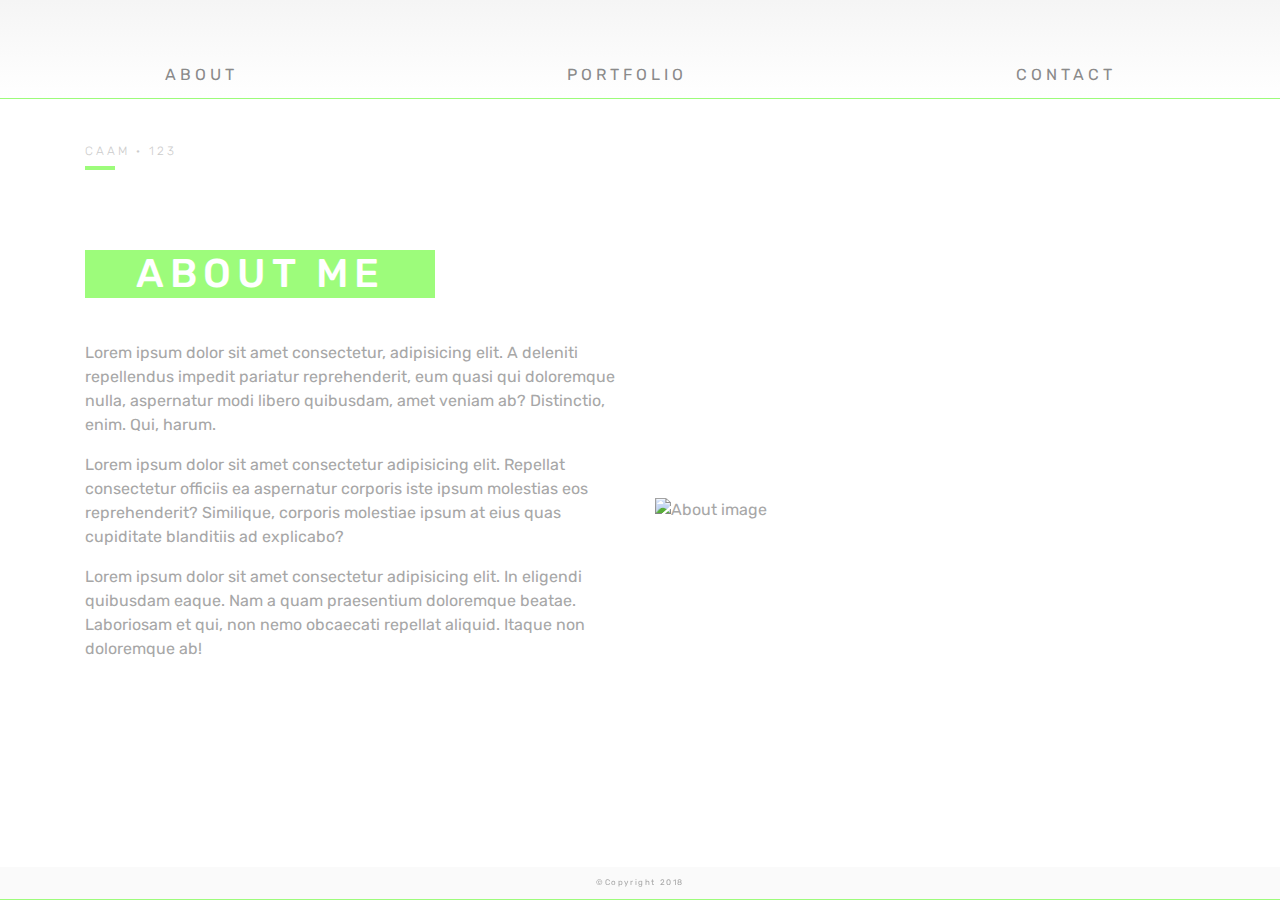
==== index.html @ 291723cf "Falta resolver footer y nav para index apenas" ====
<!DOCTYPE html>
<html lang="en">
<head>
    <meta charset="UTF-8">
    <meta name="viewport" content="width=device-width, initial-scale=1.0">
    <meta http-equiv="X-UA-Compatible" content="ie=edge">
    <title>Carlos Portfolio</title>
    <link href="https://fonts.googleapis.com/css?family=Rubik:400,500,900" rel="stylesheet">
    <link rel="stylesheet" href="assets/css/normalize.css">
    <link rel="stylesheet" href="https://stackpath.bootstrapcdn.com/bootstrap/4.3.1/css/bootstrap.min.css" integrity="sha384-ggOyR0iXCbMQv3Xipma34MD+dH/1fQ784/j6cY/iJTQUOhcWr7x9JvoRxT2MZw1T" crossorigin="anonymous">
    <link rel="stylesheet" href="assets/css/main.css">
</head>
<body>
<nav class="sticky-top">
    <ul class="nav justify-content-center">
            <li class="nav-item">
                <a href="#">ABOUT</a>
            </li>
            <li class="nav-item">
                <a class href="#">PORTFOLIO</a>
            </li>
            <li class="nav-item">
                <a  href="#">CONTACT</a>
            </li>
        </ul>
</nav>

    <main class="container">
        <!--First Row-->
        <div class="row align-middle">
            <div class="col-md-12 col-sm-12 align-self-center name-me">
                <h6>CAAM · 123</h6>
                <div class="line"></div>
            </div>
            <div class="col-md-4 col-sm-12 align-self-center name-me">
                <div class="rect-h1">
                   <h1 class="main-title">ABOUT ME</h1>
                </div>
            </div>

        </div>
        <!-- cierra First.1 row para titulo solamente-->

        
        <!--second Row-->
        <div class="row align-middle">
            <div class="col-md-6 col-sm-12">
               
                <p>Lorem ipsum dolor sit amet consectetur, adipisicing elit. A deleniti repellendus impedit pariatur reprehenderit, eum quasi qui doloremque nulla, aspernatur modi libero quibusdam, amet veniam ab? Distinctio, enim. Qui, harum.</p>
                <p>Lorem ipsum dolor sit amet consectetur adipisicing elit. Repellat consectetur officiis ea aspernatur corporis iste ipsum molestias eos reprehenderit? Similique, corporis molestiae ipsum at eius quas cupiditate blanditiis ad explicabo?</p>
                <p>Lorem ipsum dolor sit amet consectetur adipisicing elit. In eligendi quibusdam eaque. Nam a quam praesentium doloremque beatae. Laboriosam et qui, non nemo obcaecati repellat aliquid. Itaque non doloremque ab!</p>
            </div>
            <div class="class col-md-6 col-sm-12 align-self-center">
                <img class="responsive"src="assets/img/img-about-2.png" alt="About image">
            </div>
        </div>
        <!--Cierra second Row-->
    </main>
    <footer class="">
        <span #footer-text>&copy;</span> Copyright 2018 
    </footer>
</body>
</html>
---- assets/css/main.css ----
:root{
    --verde:#9dfc7b;
    --texto-gris:#a7a7a7;
}

/* Verde anterior de repuesto #bdffa4 */


body{
    font-family: 'Rubik', sans-serif;
    color:#a7a7a7;
    min-height: 95vh;
}


/** Style NavBar **/

nav{
    padding:50px 0 0 0;
    top:0;
    /*background-color:rgb(255, 255, 255, .8);*/
    background: linear-gradient(to bottom, rgba(245,245,245,1) 0%, rgba(255,255,255,1) 100%);
    border-bottom: 1px solid var(--verde);
}

li.nav-item{
    margin:0;
    padding:0;
    flex: 1 1 auto;
    text-align:center;
    position:relative;
    bottom:-1px;
}


ul li a{
    color:#8a8a8a;
    text-decoration: none;
    padding:0px 10px;
    letter-spacing: 4px;
    padding-bottom: 12px;
    line-height: 3;
}


ul li a:hover{
    border-bottom: 4px solid var(--verde);
    text-decoration: none;
    color:#222;
    font-weight:500;
}

ul li a:active{
    border-bottom: 4px solid var(--verde);
    text-decoration: none;
    color:#222;
    font-weight:500;
}


/** Style mi nombre **/

.name-me{
    margin:45px 0px 35px 0;
}


h6{
    font-weight: 100;
    color:#ccc;
    text-transform: uppercase;
    font-size: .75em;
    letter-spacing: 3px;
}

.line{
    height: 0px;
    width:30px;
    border: 2px solid var(--verde);
    display:block;
}


/** Style main section **/

.rect-h1{
    background-color:var(--verde);
    text-align: center;
    padding:0px;
    margin: 0px;

}

h1.main-title{
    font-weight: 500;
    color:white;
    letter-spacing:6px;
}


/*Style images*/ 

.responsive{
    height: 100%;
    width: 100%;
}





/** Footer Section **/

footer{
    display: -ms-flexbox;
    display: flex;
    -ms-flex-align: center;
    align-items: center;
    -ms-flex-pack: end;
    justify-content:center;

    text-align: center;
    font-size: .5em;
    letter-spacing: .2em;
    background-color:rgba(240,240,240,0.3);
    border-bottom:.5px solid var(--verde);
    border-top:none;
    width:100%;
    position:fixed;
    bottom:0;
    padding:10px;
}
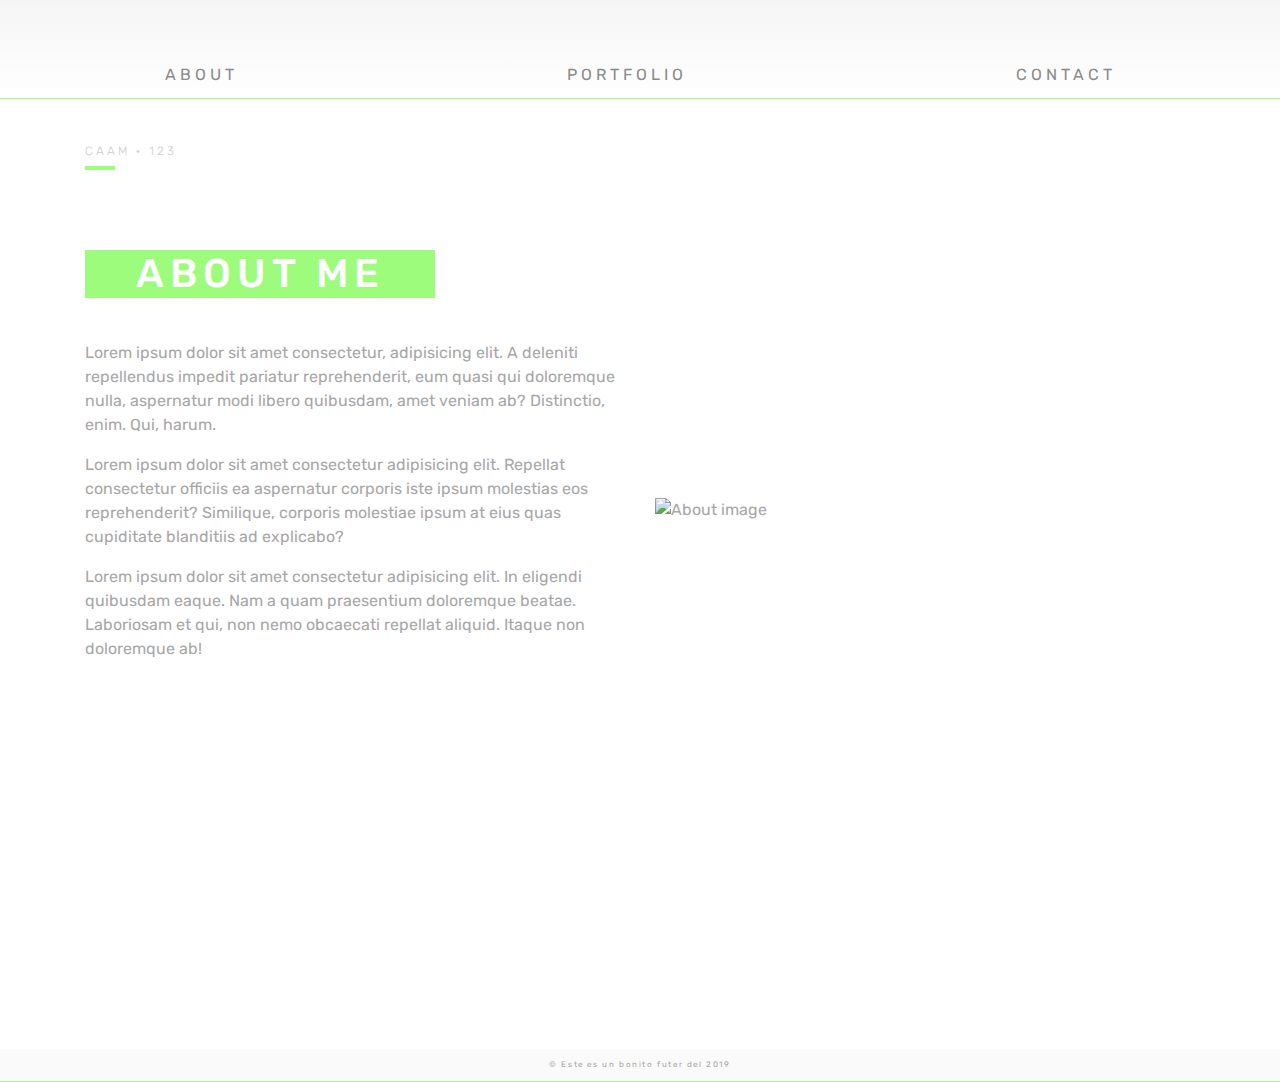
==== commit b92aa0cc: "1.Se ajusto nav, footer e imagen about, 2.Se realizo seccion de portfolio" ====
--- a/index.html
+++ b/index.html
@@ -11,16 +11,17 @@
     <link rel="stylesheet" href="assets/css/main.css">
 </head>
 <body>
+    
 <nav class="sticky-top">
     <ul class="nav justify-content-center">
             <li class="nav-item">
-                <a href="#">ABOUT</a>
+                <a href="index.html">ABOUT</a>
             </li>
             <li class="nav-item">
-                <a class href="#">PORTFOLIO</a>
+                <a class href="portfolio.html">PORTFOLIO</a>
             </li>
             <li class="nav-item">
-                <a  href="#">CONTACT</a>
+                <a  href="contact.html">CONTACT</a>
             </li>
         </ul>
 </nav>
@@ -51,13 +52,13 @@
                 <p>Lorem ipsum dolor sit amet consectetur adipisicing elit. In eligendi quibusdam eaque. Nam a quam praesentium doloremque beatae. Laboriosam et qui, non nemo obcaecati repellat aliquid. Itaque non doloremque ab!</p>
             </div>
             <div class="class col-md-6 col-sm-12 align-self-center">
-                <img class="responsive"src="assets/img/img-about-2.png" alt="About image">
+                <img class="responsive"src="assets/img/img-about-3.png" alt="About image">
             </div>
         </div>
         <!--Cierra second Row-->
     </main>
-    <footer class="">
-        <span #footer-text>&copy;</span> Copyright 2018 
-    </footer>
+    <footer>
+            <span #footer-text>&copy;</span> Este es un bonito futer del 2019
+        </footer>
 </body>
 </html>--- a/assets/css/main.css
+++ b/assets/css/main.css
@@ -12,6 +12,9 @@
     min-height: 95vh;
 }
 
+.container{
+    min-height: 100vh;
+}
 
 /** Style NavBar **/
 
@@ -36,9 +39,8 @@
 ul li a{
     color:#8a8a8a;
     text-decoration: none;
-    padding:0px 10px;
+    padding:0px 15px 12px 15px;
     letter-spacing: 4px;
-    padding-bottom: 12px;
     line-height: 3;
 }
 
@@ -56,6 +58,11 @@
     color:#222;
     font-weight:500;
 }
+
+
+
+
+
 
 
 /** Style mi nombre **/
@@ -101,9 +108,41 @@
 /*Style images*/ 
 
 .responsive{
-    height: 100%;
+    height:100%;
     width: 100%;
+    margin:0 auto;
 }
+
+
+/*Portfolio images row*/
+.container-img-portfolio{
+    margin:10px 0;
+}
+
+.img-portfolio{
+    width:100%;
+}
+
+.caption-img{
+    display:block;
+    position:relative;
+    bottom:0;
+    background-color: var(--verde);
+    text-align:center;
+    color:black;
+    opacity: .8;
+
+}
+
+
+
+
+
+
+
+
+
+
 
 
 
@@ -112,12 +151,7 @@
 /** Footer Section **/
 
 footer{
-    display: -ms-flexbox;
-    display: flex;
-    -ms-flex-align: center;
-    align-items: center;
-    -ms-flex-pack: end;
-    justify-content:center;
+
 
     text-align: center;
     font-size: .5em;
@@ -126,8 +160,29 @@
     border-bottom:.5px solid var(--verde);
     border-top:none;
     width:100%;
-    position:fixed;
+    position:relative;
     bottom:0;
     padding:10px;
+    margin-top:50px;
 }
 
+
+
+@media screen and (max-width:768px){
+    li.nav-item{
+        width:100%;
+        border-bottom: 1px solid var(--verde);
+        padding:10px;
+    }
+    nav{
+        padding:0;
+        margin:0;
+        position:static!important;
+        background: linear-gradient(to bottom, rgba(245,245,245,.6) 0%, rgba(255,255,255,1) 100%);
+    }
+    ul li a{
+        padding:20;
+        line-height:1.3;
+    }
+}
+
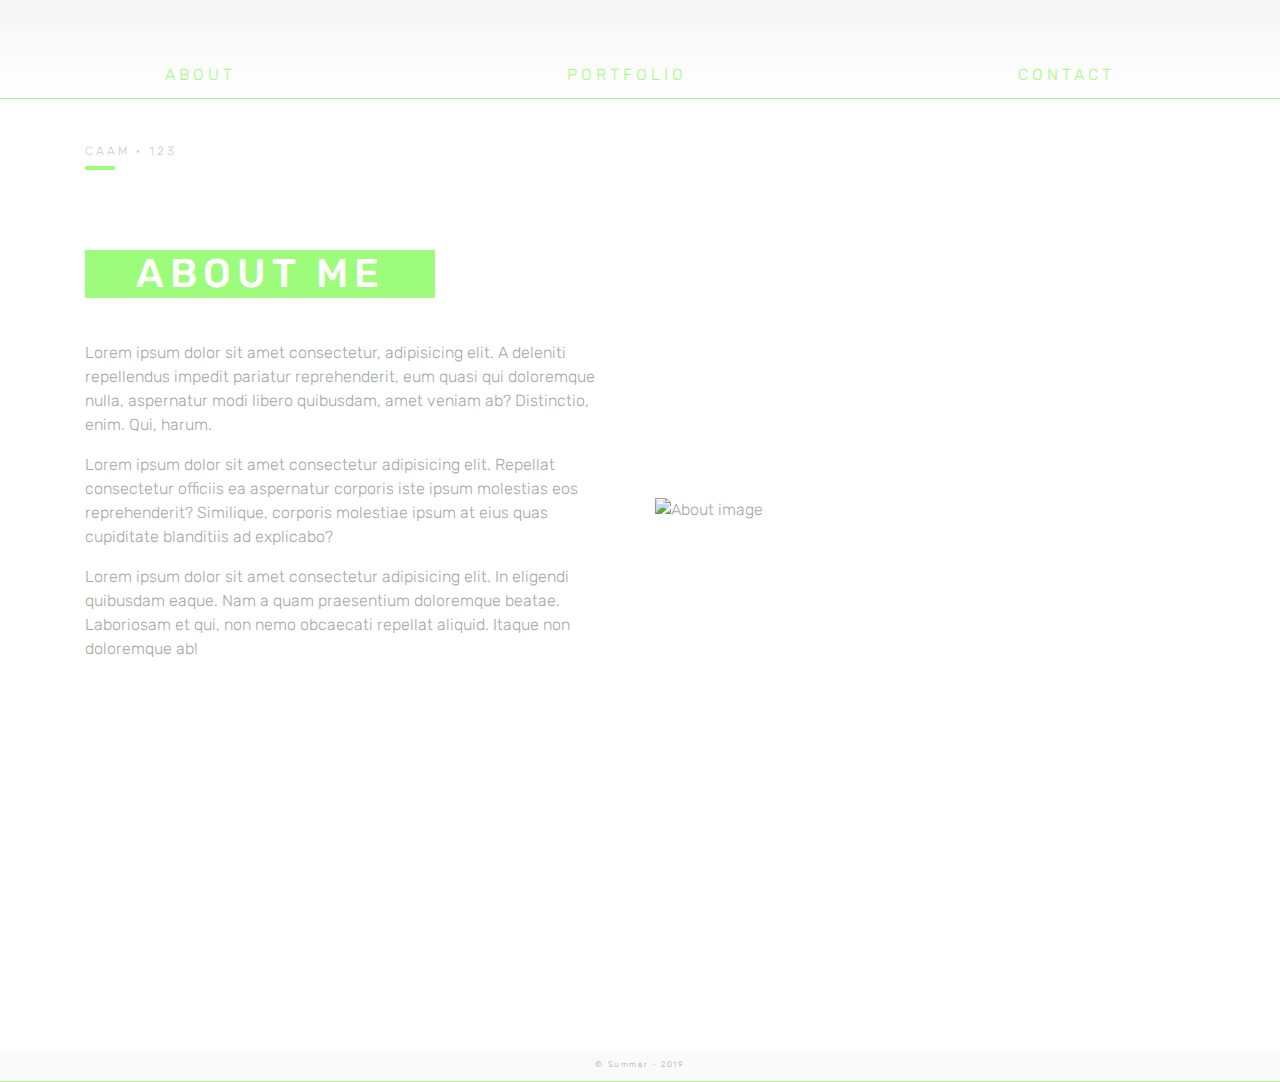
==== commit 459d0827: "fixed again footer" ====
--- a/index.html
+++ b/index.html
@@ -12,7 +12,7 @@
 </head>
 <body>
     
-<nav class="sticky-top">
+<nav class="sticky-top main-nav">
     <ul class="nav justify-content-center">
             <li class="nav-item">
                 <a href="index.html">ABOUT</a>
@@ -58,7 +58,7 @@
         <!--Cierra second Row-->
     </main>
     <footer>
-            <span #footer-text>&copy;</span> Este es un bonito futer del 2019
-        </footer>
+        <span #footer-text>&copy;</span> Summer - 2019
+    </footer>
 </body>
 </html>--- a/assets/css/main.css
+++ b/assets/css/main.css
@@ -10,6 +10,7 @@
     font-family: 'Rubik', sans-serif;
     color:#a7a7a7;
     min-height: 95vh;
+    font-weight: 300!important;
 }
 
 .container{
@@ -17,14 +18,49 @@
 }
 
 /** Style NavBar **/
-
-nav{
+.main-nav{
     padding:50px 0 0 0;
     top:0;
     /*background-color:rgb(255, 255, 255, .8);*/
     background: linear-gradient(to bottom, rgba(245,245,245,1) 0%, rgba(255,255,255,1) 100%);
     border-bottom: 1px solid var(--verde);
 }
+
+/******************/
+
+#back-portfolio{
+    height: 2.5em;
+    border-bottom: 1px solid gray;
+    margin-bottom: 2em;
+    padding: 0;
+}
+
+a:link,
+a:hover{
+    text-decoration: none;
+    color:var(--verde);
+}
+#back{
+    color:black;
+    margin: 0.6em 0.5em 0.5em 0.5em;
+    padding: 0.1em 0 1.5em 0;
+    border:1px solid black;
+    width:1.5em;
+    height: 1.5em;
+    text-align: center;
+    text-decoration: none;
+
+}
+
+#back:hover{
+    border: 1px solid black;
+}
+a{
+    color:black;
+}
+
+/******************/
+
 
 li.nav-item{
     margin:0;
@@ -59,7 +95,9 @@
     font-weight:500;
 }
 
-
+.common-link{
+    color:var(--verde);
+}
 
 
 
@@ -105,7 +143,7 @@
 }
 
 
-/*Style images*/ 
+/*************************Style images****************************/ 
 
 .responsive{
     height:100%;
@@ -116,36 +154,128 @@
 
 /*Portfolio images row*/
 .container-img-portfolio{
-    margin:10px 0;
+    margin:3px 0;
 }
 
 .img-portfolio{
+    object-fit: contain;
     width:100%;
 }
 
+/*    background: linear-gradient(to bottom, rgba(245,245,245,1) 0%, rgba(255,255,255,1) 100%)*/
+
 .caption-img{
-    display:block;
     position:relative;
-    bottom:0;
-    background-color: var(--verde);
+    height:30px;
+    padding:3px;
+    width: 100%;
+    bottom:30px;
+    background-color:var(--verde);
     text-align:center;
-    color:black;
-    opacity: .8;
-
-}
-
-
-
-
-
-
-
-
-
-
-
-
-
+    color:rgb(120, 120, 120);
+    opacity: 1;
+    display:block;
+    visibility: hidden;
+    opacity:0;
+    text-transform: uppercase;
+    letter-spacing: 0.25em;
+    
+
+}
+
+.container-img-portfolio:hover .caption-img {
+    display:block;
+    visibility: visible;
+    opacity:1;
+    filter: alpha(opacity=80);
+    transition: ease .6s ;
+    bottom:4em;
+    
+
+}
+
+.container-img-portfolio:hover .img-portfolio{
+    opacity: .5;
+    filter: alpha(opacity=70); 
+    transition:ease .6s;
+}
+
+/*************************Style images****************************/ 
+
+
+/*************************FORMULARIO DE CONTACTO****************************/ 
+
+form{
+    margin:0;
+    padding:0;
+    width:100%;
+}
+input{
+    width:100%;
+    display:block;
+    margin-bottom:0 0 10px 0;
+    padding: 4px 10px;
+    box-sizing: border-box;
+    border: 1px solid var(--verde);
+    border-radius: 4px;
+    background-color: #f8f8f8;
+}
+label{
+    width: 100%;
+    display:block;
+    margin:0 auto;
+}
+
+textarea {
+    width: 100%;
+    padding: 12px 20px;
+    box-sizing: border-box;
+    border: 1px solid var(--verde);
+    border-radius: 4px;
+    background-color: #f8f8f8;
+    resize: none;
+  }
+
+ .botoncito{
+     width:20%;
+      background-color:var(--verde);
+      border:1px solid #d7d7d7;
+      color: #838383;
+      border-radius: 4px;
+  }
+
+  .botoncito:hover{
+    width:20%;
+     background-color:black;
+     border:3px solid #00ff00;
+     color:var(--verde);
+     border-radius: 4px;
+ }
+
+ .logosContact img{
+     height:4em;
+     display:block;
+     float:left;
+     clear: both;
+     margin-right: 0.5rem;
+ }
+
+ .linksContact{
+     display:block;
+     clear: both;
+ }
+
+progress{
+    margin: 3em 0 0 1em;
+    display:block;
+    color: var(--verde);
+}
+
+
+#working{
+    margin-left: 1em;
+}
+/*************************FORMULARIO DE CONTACTO****************************/ 
 
 
 /** Footer Section **/
@@ -166,6 +296,44 @@
     margin-top:50px;
 }
 
+/*** PROJECT 1 ***/
+
+.listTitle{
+    font-family: "Rubik", Sans-serif;
+    font-weight: 500;
+    margin-top:2em;
+}
+
+.listTitle:before{
+    content:"|";
+    color:var(--verde);
+    font-weight: bold;
+    margin-right: 5px;
+}
+
+#launchProject{
+    border:2px solid var(--verde);
+    background-color:white;
+    padding:0.75em;
+    font-weight: 500;
+    border-radius: 5px;
+    margin: 2em 0;
+}
+
+#launchProject:hover{
+    background-color:var(--verde);
+}
+
+#launchProject  a{
+    color:var(--texto-gris);
+}
+
+#launchProject a:hover{
+    color:gray;
+    transition: ease-in 0.2s;
+}
+
+/*Media Queries*/
 
 
 @media screen and (max-width:768px){
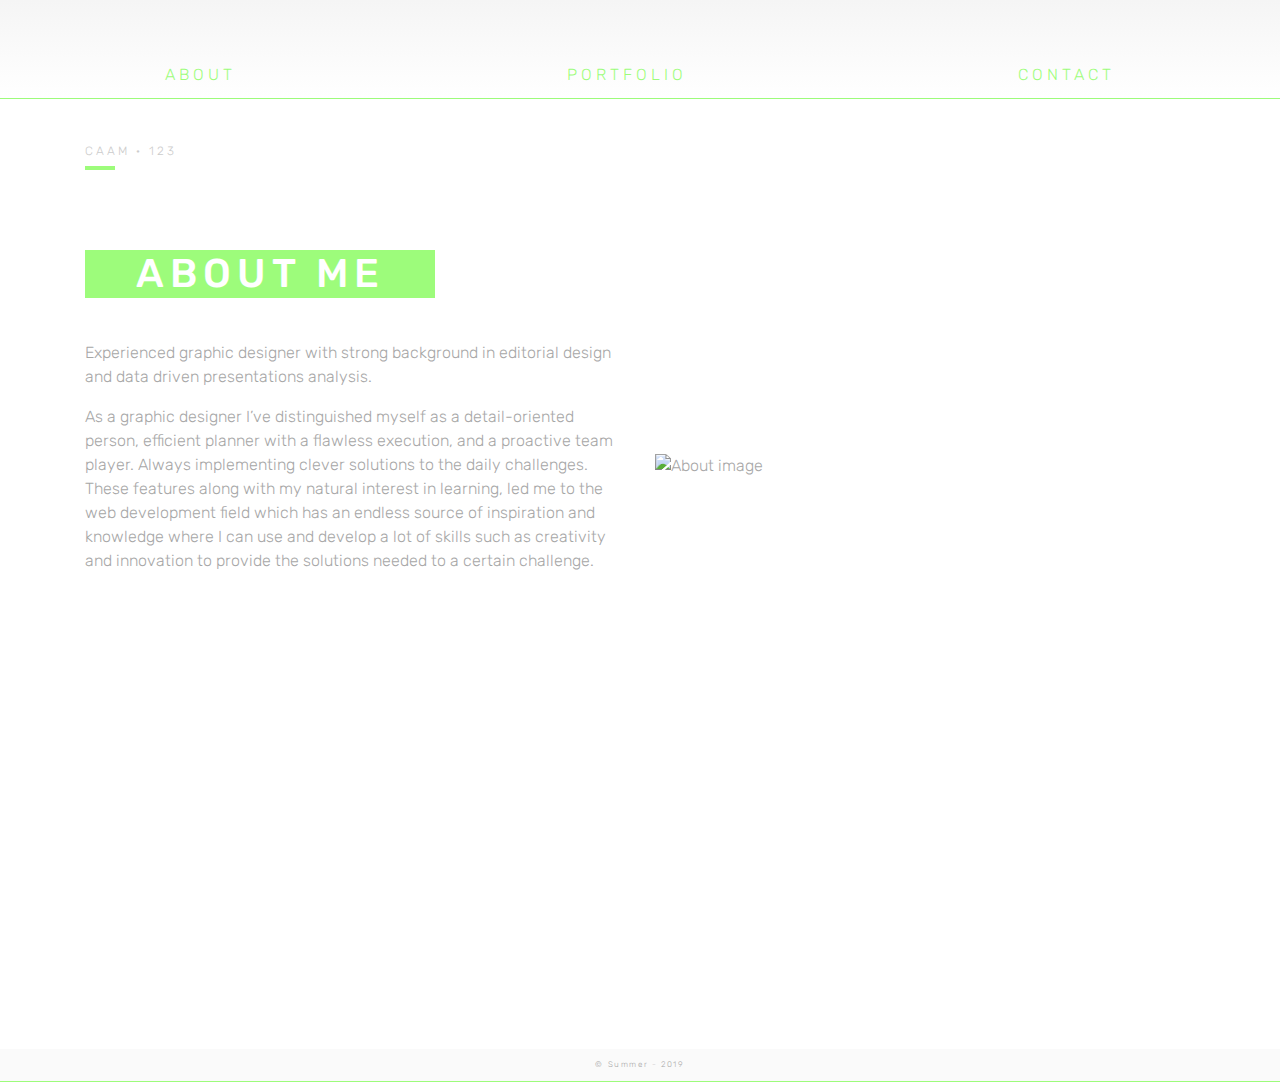
==== commit e977e0f7: "bio added" ====
--- a/index.html
+++ b/index.html
@@ -1,19 +1,20 @@
 <!DOCTYPE html>
 <html lang="en">
-<head>
-    <meta charset="UTF-8">
-    <meta name="viewport" content="width=device-width, initial-scale=1.0">
-    <meta http-equiv="X-UA-Compatible" content="ie=edge">
-    <title>Carlos Portfolio</title>
-    <link href="https://fonts.googleapis.com/css?family=Rubik:400,500,900" rel="stylesheet">
-    <link rel="stylesheet" href="assets/css/normalize.css">
-    <link rel="stylesheet" href="https://stackpath.bootstrapcdn.com/bootstrap/4.3.1/css/bootstrap.min.css" integrity="sha384-ggOyR0iXCbMQv3Xipma34MD+dH/1fQ784/j6cY/iJTQUOhcWr7x9JvoRxT2MZw1T" crossorigin="anonymous">
-    <link rel="stylesheet" href="assets/css/main.css">
-</head>
+    <head>
+        <meta charset="UTF-8">
+        <meta name="viewport" content="width=device-width, initial-scale=1.0">
+        <meta http-equiv="X-UA-Compatible" content="ie=edge">
+        <title>Carlos Portfolio</title>
+        <link href="https://fonts.googleapis.com/css?family=Rubik:300,400,500,900" rel="stylesheet">
+        <link rel="stylesheet" href="assets/css/normalize.css">
+        <link rel="stylesheet" href="https://stackpath.bootstrapcdn.com/bootstrap/4.3.1/css/bootstrap.min.css" integrity="sha384-ggOyR0iXCbMQv3Xipma34MD+dH/1fQ784/j6cY/iJTQUOhcWr7x9JvoRxT2MZw1T"
+            crossorigin="anonymous">
+        <link rel="stylesheet" href="assets/css/main.css">
+    </head>
 <body>
     
-<nav class="sticky-top main-nav">
-    <ul class="nav justify-content-center">
+    <nav class="sticky-top main-nav">
+        <ul class="nav justify-content-center">
             <li class="nav-item">
                 <a href="index.html">ABOUT</a>
             </li>
@@ -21,10 +22,10 @@
                 <a class href="portfolio.html">PORTFOLIO</a>
             </li>
             <li class="nav-item">
-                <a  href="contact.html">CONTACT</a>
+                <a href="contact.html">CONTACT</a>
             </li>
         </ul>
-</nav>
+    </nav>
 
     <main class="container">
         <!--First Row-->
@@ -47,9 +48,10 @@
         <div class="row align-middle">
             <div class="col-md-6 col-sm-12">
                
-                <p>Lorem ipsum dolor sit amet consectetur, adipisicing elit. A deleniti repellendus impedit pariatur reprehenderit, eum quasi qui doloremque nulla, aspernatur modi libero quibusdam, amet veniam ab? Distinctio, enim. Qui, harum.</p>
-                <p>Lorem ipsum dolor sit amet consectetur adipisicing elit. Repellat consectetur officiis ea aspernatur corporis iste ipsum molestias eos reprehenderit? Similique, corporis molestiae ipsum at eius quas cupiditate blanditiis ad explicabo?</p>
-                <p>Lorem ipsum dolor sit amet consectetur adipisicing elit. In eligendi quibusdam eaque. Nam a quam praesentium doloremque beatae. Laboriosam et qui, non nemo obcaecati repellat aliquid. Itaque non doloremque ab!</p>
+                <p>Experienced graphic designer with strong background in editorial design and data driven presentations analysis.</p>
+                <p>
+                    As a graphic designer I’ve distinguished myself as a detail-oriented person, efficient planner with a flawless execution, and a proactive team player. Always implementing clever solutions to the daily challenges. These features along with my natural interest in learning, led me to the web development field which has an endless source of inspiration and knowledge where I can use  and develop a lot of skills such as creativity and innovation to provide the solutions needed to a certain challenge. 
+                </p>
             </div>
             <div class="class col-md-6 col-sm-12 align-self-center">
                 <img class="responsive"src="assets/img/img-about-3.png" alt="About image">
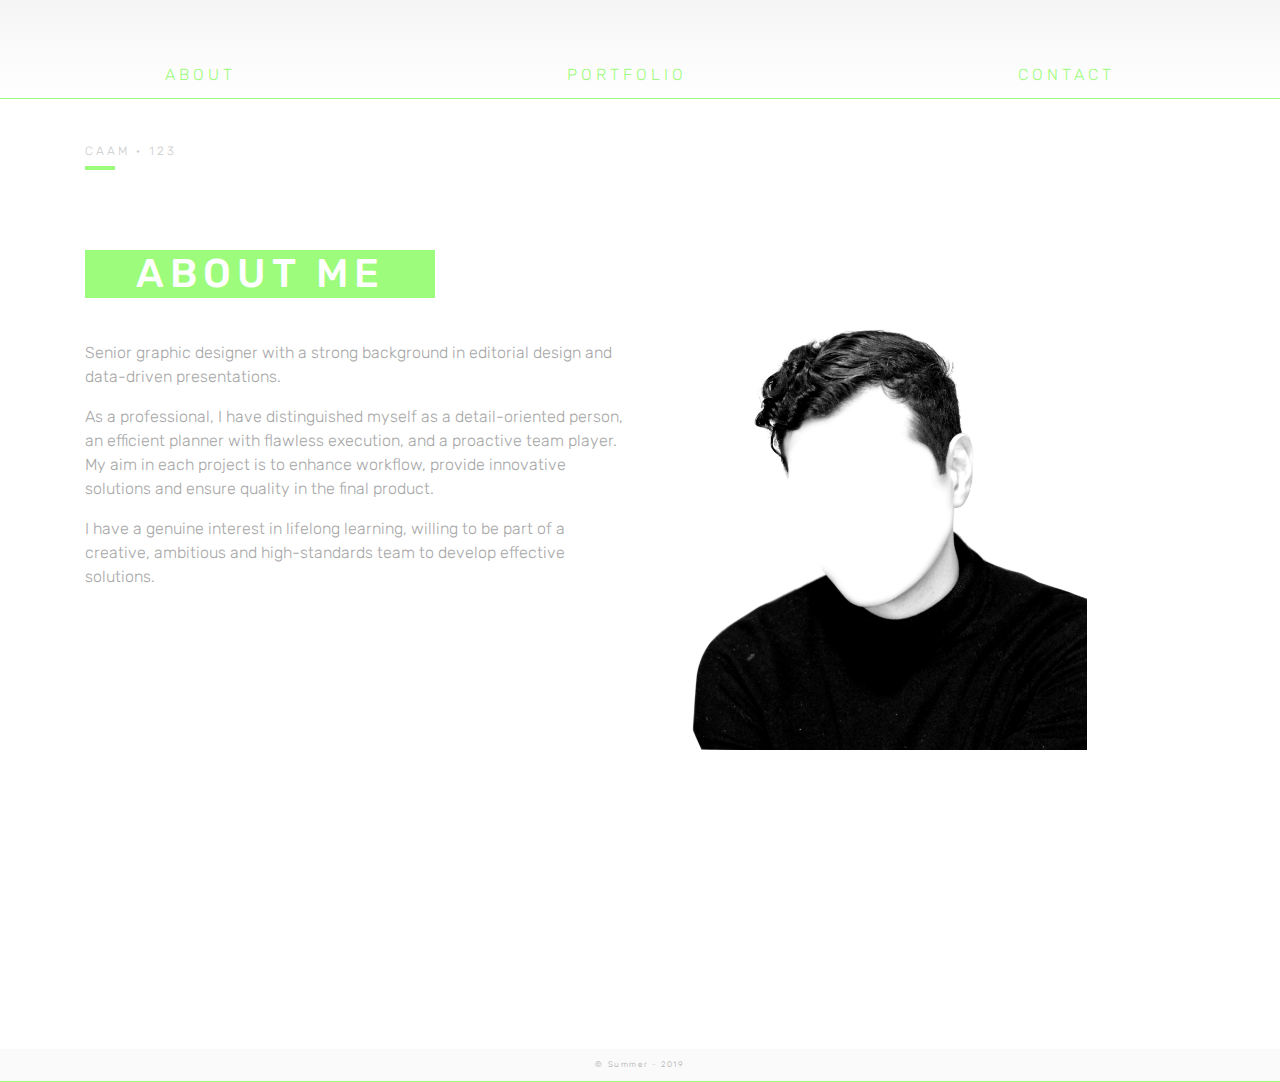
==== commit d32497d1: "add photo changed text" ====
--- a/index.html
+++ b/index.html
@@ -48,13 +48,16 @@
         <div class="row align-middle">
             <div class="col-md-6 col-sm-12">
                
-                <p>Experienced graphic designer with strong background in editorial design and data driven presentations analysis.</p>
+                <p> Senior graphic designer with a strong background in editorial design and data-driven presentations.</p>
                 <p>
-                    As a graphic designer I’ve distinguished myself as a detail-oriented person, efficient planner with a flawless execution, and a proactive team player. Always implementing clever solutions to the daily challenges. These features along with my natural interest in learning, led me to the web development field which has an endless source of inspiration and knowledge where I can use  and develop a lot of skills such as creativity and innovation to provide the solutions needed to a certain challenge. 
+                As a professional, I have distinguished myself as a detail-oriented person, an efficient planner with flawless execution, and a proactive team player. My aim in each project is to enhance workflow, provide innovative solutions and ensure quality in the final product.
+                </p>
+                <p>
+                I have a genuine interest in lifelong learning, willing to be part of a creative, ambitious and high-standards team to develop effective solutions.
                 </p>
             </div>
-            <div class="class col-md-6 col-sm-12 align-self-center">
-                <img class="responsive"src="assets/img/img-about-3.png" alt="About image">
+            <div class="class col-md-6 col-sm-12 align-self-top">
+                <img id="me-img" class="responsive"src="assets/img/Me-Portfolio.jpg" alt="About image">
             </div>
         </div>
         <!--Cierra second Row-->
--- a/assets/css/main.css
+++ b/assets/css/main.css
@@ -142,6 +142,12 @@
     letter-spacing:6px;
 }
 
+#me-img{
+    width:80%;
+    height: auto;
+    position:relative;
+    bottom:1em;
+}
 
 /*************************Style images****************************/ 
 
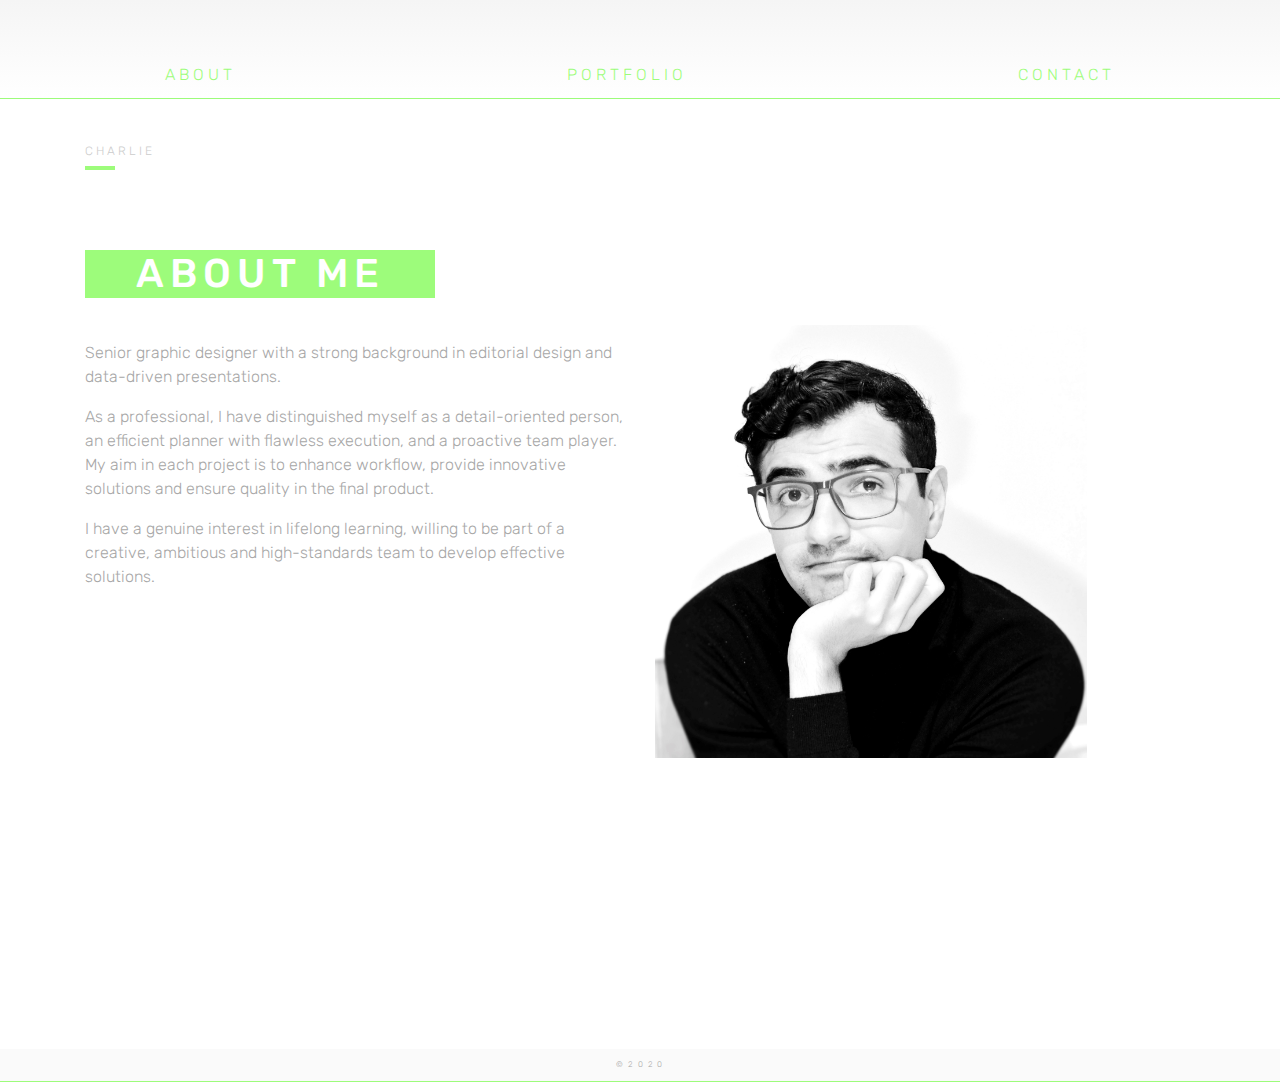
==== commit a6852f62: "foto" ====
--- a/index.html
+++ b/index.html
@@ -4,7 +4,7 @@
         <meta charset="UTF-8">
         <meta name="viewport" content="width=device-width, initial-scale=1.0">
         <meta http-equiv="X-UA-Compatible" content="ie=edge">
-        <title>Carlos Portfolio</title>
+        <title>Charlie Portfolio</title>
         <link href="https://fonts.googleapis.com/css?family=Rubik:300,400,500,900" rel="stylesheet">
         <link rel="stylesheet" href="assets/css/normalize.css">
         <link rel="stylesheet" href="https://stackpath.bootstrapcdn.com/bootstrap/4.3.1/css/bootstrap.min.css" integrity="sha384-ggOyR0iXCbMQv3Xipma34MD+dH/1fQ784/j6cY/iJTQUOhcWr7x9JvoRxT2MZw1T"
@@ -31,7 +31,7 @@
         <!--First Row-->
         <div class="row align-middle">
             <div class="col-md-12 col-sm-12 align-self-center name-me">
-                <h6>CAAM · 123</h6>
+                <h6>Charlie</h6>
                 <div class="line"></div>
             </div>
             <div class="col-md-4 col-sm-12 align-self-center name-me">
@@ -57,13 +57,13 @@
                 </p>
             </div>
             <div class="class col-md-6 col-sm-12 align-self-top">
-                <img id="me-img" class="responsive"src="assets/img/Me-Portfolio.jpg" alt="About image">
+                <img id="me-img" class="responsive"src="assets/img/carlosarriaga2.jpg" alt="About image">
             </div>
         </div>
         <!--Cierra second Row-->
     </main>
     <footer>
-        <span #footer-text>&copy;</span> Summer - 2019
+        <span #footer-text>&copy;</span> 2 0 2 0
     </footer>
 </body>
 </html>